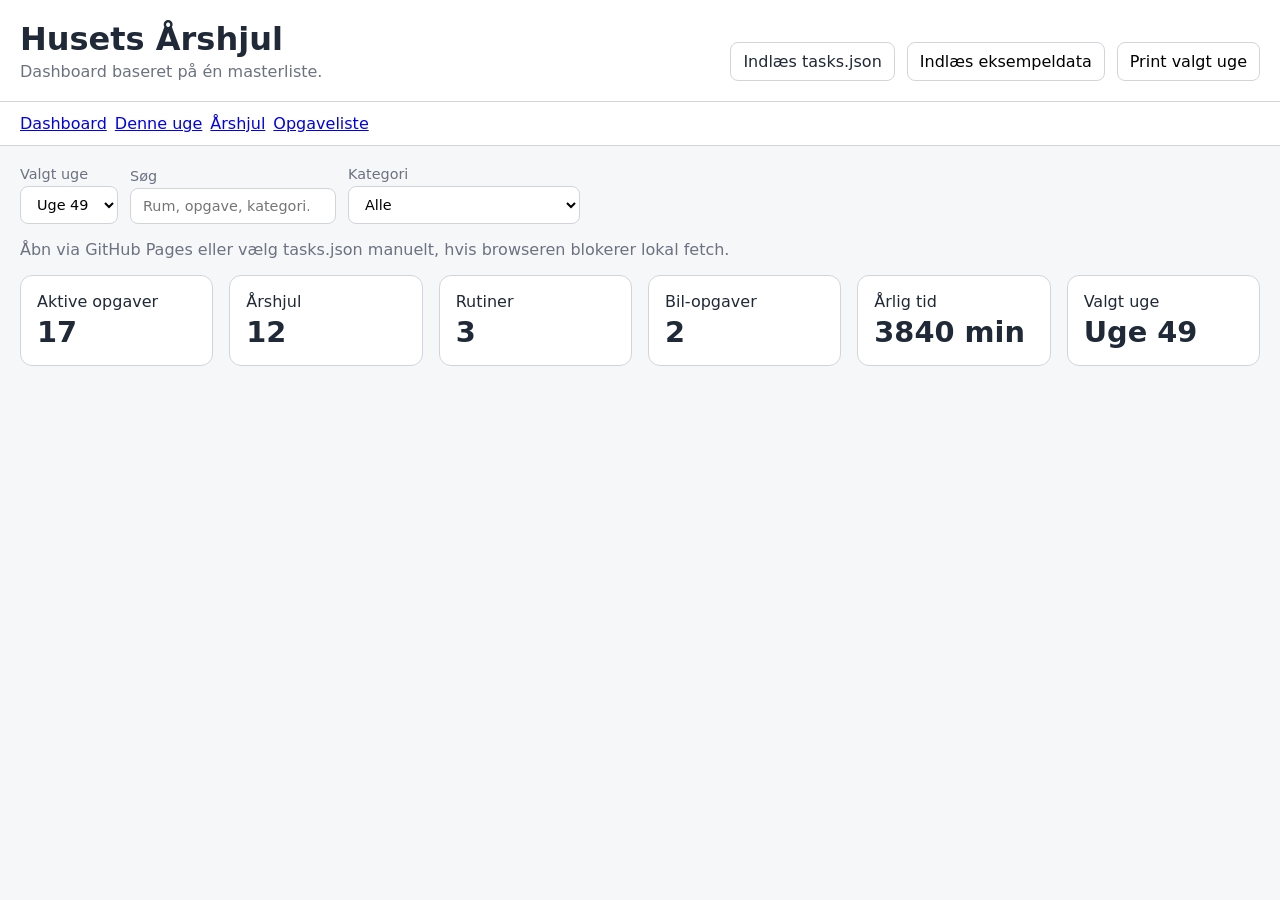
==== app/dashboard.html @ 16a5bca7 "Add dashboard page" ====
<!doctype html>
<html lang="da">
<head>
  <meta charset="utf-8">
  <meta name="viewport" content="width=device-width, initial-scale=1">
  <title>Dashboard · Husets Årshjul</title>
  <link rel="stylesheet" href="styles.css">
</head>
<body data-view="dashboard">
  <header class="app-header no-print">
    <div>
      <h1>Husets Årshjul</h1>
      <p>Dashboard baseret på én masterliste.</p>
    </div>
    <div class="actions">
      <label class="file-label">Indlæs tasks.json
        <input id="fileInput" type="file" accept="application/json,.json">
      </label>
      <button id="loadExampleBtn" type="button">Indlæs eksempeldata</button>
      <button id="printBtn" type="button">Print valgt uge</button>
    </div>
  </header>

  <nav class="tabs no-print" aria-label="Visninger">
    <a class="active" href="dashboard.html">Dashboard</a>
    <a href="currentWeek.html">Denne uge</a>
    <a href="yearWheel.html">Årshjul</a>
    <a href="taskList.html">Opgaveliste</a>
  </nav>

  <main>
    <section class="toolbar no-print">
      <label>Valgt uge
        <select id="weekSelect"></select>
      </label>
      <label>Søg
        <input id="searchInput" type="search" placeholder="Rum, opgave, kategori...">
      </label>
      <label>Kategori
        <select id="categoryFilter"><option value="">Alle</option></select>
      </label>
    </section>

    <section id="status" class="status no-print"></section>
    <section id="dashboard" class="view active-view"></section>
  </main>

  <script type="module" src="app.js"></script>
</body>
</html>
---- app/styles.css ----
:root {
  --bg: #f6f7f9;
  --panel: #ffffff;
  --text: #1f2937;
  --muted: #6b7280;
  --border: #d1d5db;
  --accent: #2563eb;
  --light: #fef3c7;
  --routine: #dcfce7;
  --car: #e0f2fe;
  --heavy: #fee2e2;
  --medium: #ffedd5;
  --low: #ecfccb;
}

/* Base */
* {
  box-sizing: border-box;
}

body {
  margin: 0;
  color: var(--text);
  background: var(--bg);
  font-family: system-ui, -apple-system, Segoe UI, sans-serif;
}

h1 {
  margin: 0 0 .25rem;
}

p {
  margin: 0;
  color: var(--muted);
}

button,
.file-label,
select,
input {
  border: 1px solid var(--border);
  border-radius: .5rem;
  padding: .55rem .75rem;
  background: var(--panel);
  font: inherit;
}

button,
.file-label {
  cursor: pointer;
}

button.active,
button:hover {
  border-color: var(--accent);
  color: var(--accent);
}

/* Layout */
.app-header {
  display: flex;
  justify-content: space-between;
  gap: 1rem;
  padding: 1.25rem;
  border-bottom: 1px solid var(--border);
  background: var(--panel);
}

.actions,
.toolbar {
  display: flex;
  flex-wrap: wrap;
  align-items: end;
  gap: .75rem;
}

.tabs {
  display: flex;
  flex-wrap: wrap;
  gap: .5rem;
  padding: .75rem 1.25rem;
  border-bottom: 1px solid var(--border);
  background: var(--panel);
}

main {
  padding: 1.25rem;
}

.toolbar {
  margin-bottom: 1rem;
}

.toolbar label {
  display: grid;
  gap: .25rem;
  color: var(--muted);
  font-size: .9rem;
}

.status {
  margin-bottom: 1rem;
  color: var(--muted);
}

.view {
  display: none;
}

.active-view {
  display: block;
}

/* Components */
.file-label input {
  display: none;
}

.grid {
  display: grid;
  grid-template-columns: repeat(auto-fit, minmax(190px, 1fr));
  gap: 1rem;
}

.card,
.week-card,
.panel {
  border: 1px solid var(--border);
  border-radius: .75rem;
  padding: 1rem;
  background: var(--panel);
}

.card strong {
  display: block;
  margin-top: .25rem;
  font-size: 1.8rem;
}

.badge {
  display: inline-block;
  border-radius: 999px;
  padding: .2rem .45rem;
  background: #eef2ff;
  font-size: .8rem;
}

.badge.low {
  background: var(--low);
}

.badge.medium {
  background: var(--medium);
}

.badge.heavy {
  background: var(--heavy);
}

.badge.car {
  background: var(--car);
}

.badge.routine {
  background: var(--routine);
}

/* Tables */
.table-wrap {
  overflow-x: auto;
  border: 1px solid var(--border);
  border-radius: .75rem;
  background: var(--panel);
}

table {
  width: 100%;
  border-collapse: collapse;
}

th,
td {
  padding: .65rem;
  border-bottom: 1px solid var(--border);
  text-align: left;
  vertical-align: top;
}

th {
  background: #f3f4f6;
  font-weight: 650;
}

/* Week wheel */
.week-grid {
  display: grid;
  grid-template-columns: repeat(auto-fit, minmax(230px, 1fr));
  gap: .75rem;
}

.week-card.light {
  background: var(--light);
}

.week-card h3 {
  margin: 0 0 .5rem;
}

ul.clean {
  margin: .5rem 0 0;
  padding-left: 1.1rem;
}

/* Print */
.print-title {
  display: none;
}

@media print {
  body {
    background: #fff;
  }

  .no-print,
  .tabs,
  .toolbar,
  #status,
  .app-header {
    display: none !important;
  }

  main {
    padding: 0;
  }

  .view {
    display: none !important;
  }

  #week {
    display: block !important;
  }

  .print-title {
    display: block;
  }

  .table-wrap,
  .panel {
    border: 0;
  }

  table {
    font-size: 11pt;
  }

  th,
  td {
    border: 1px solid #999;
    padding: .4rem;
  }
}
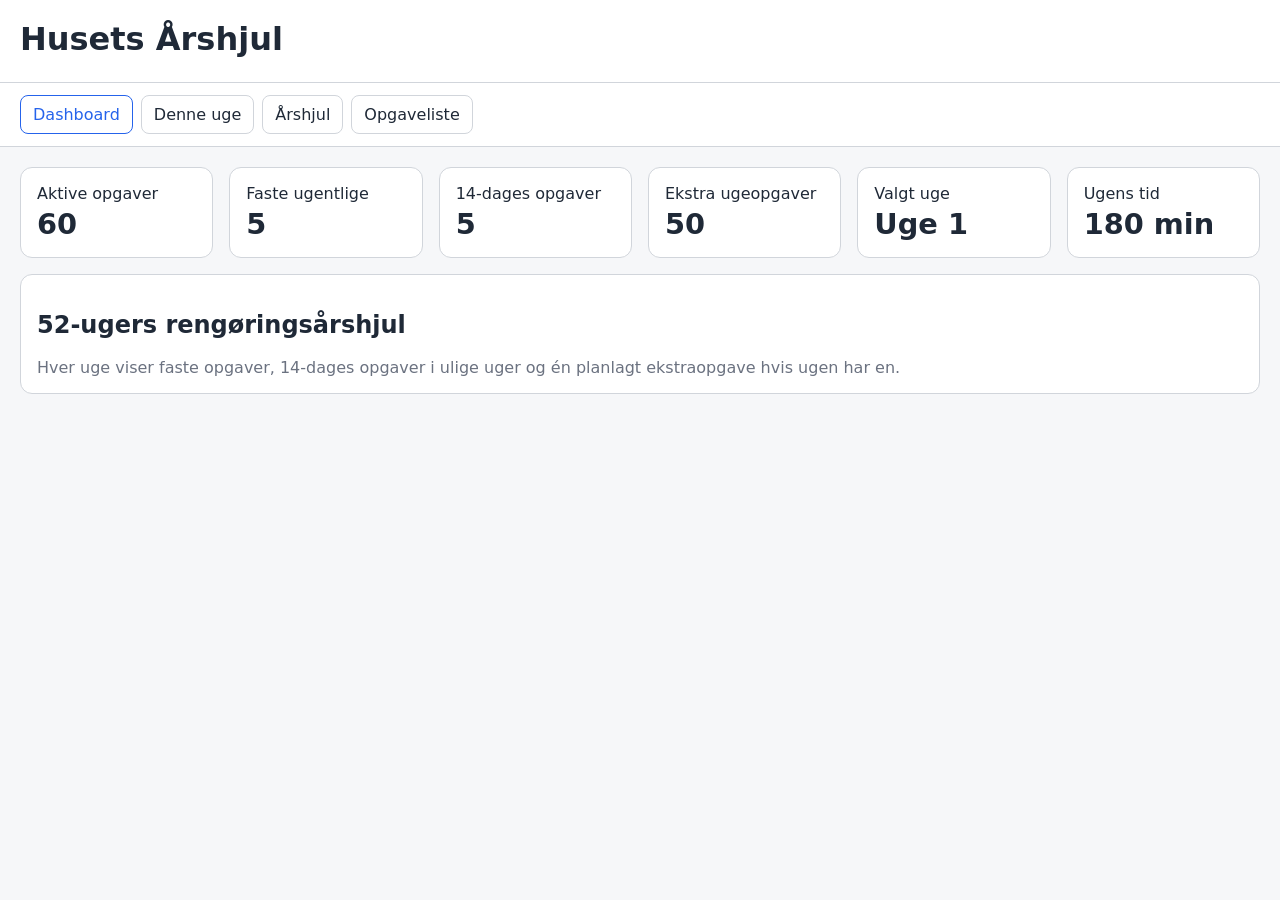
==== commit 91c38ea7: "Implement current week dashboard task list" ====
--- a/app/dashboard.html
+++ b/app/dashboard.html
@@ -10,14 +10,6 @@
   <header class="app-header no-print">
     <div>
       <h1>Husets Årshjul</h1>
-      <p>Dashboard baseret på én masterliste.</p>
-    </div>
-    <div class="actions">
-      <label class="file-label">Indlæs tasks.json
-        <input id="fileInput" type="file" accept="application/json,.json">
-      </label>
-      <button id="loadExampleBtn" type="button">Indlæs eksempeldata</button>
-      <button id="printBtn" type="button">Print valgt uge</button>
     </div>
   </header>
 
@@ -29,19 +21,6 @@
   </nav>
 
   <main>
-    <section class="toolbar no-print">
-      <label>Valgt uge
-        <select id="weekSelect"></select>
-      </label>
-      <label>Søg
-        <input id="searchInput" type="search" placeholder="Rum, opgave, kategori...">
-      </label>
-      <label>Kategori
-        <select id="categoryFilter"><option value="">Alle</option></select>
-      </label>
-    </section>
-
-    <section id="status" class="status no-print"></section>
     <section id="dashboard" class="view active-view"></section>
   </main>
 
--- a/app/styles.css
+++ b/app/styles.css
@@ -13,7 +13,6 @@
   --low: #ecfccb;
 }
 
-/* Base */
 * {
   box-sizing: border-box;
 }
@@ -36,27 +35,32 @@
 
 button,
 .file-label,
+.tabs a,
 select,
 input {
   border: 1px solid var(--border);
   border-radius: .5rem;
   padding: .55rem .75rem;
   background: var(--panel);
+  color: inherit;
   font: inherit;
+  text-decoration: none;
 }
 
 button,
-.file-label {
+.file-label,
+.tabs a {
   cursor: pointer;
 }
 
 button.active,
-button:hover {
+button:hover,
+.tabs a.active,
+.tabs a:hover {
   border-color: var(--accent);
   color: var(--accent);
 }
 
-/* Layout */
 .app-header {
   display: flex;
   justify-content: space-between;
@@ -111,7 +115,6 @@
   display: block;
 }
 
-/* Components */
 .file-label input {
   display: none;
 }
@@ -131,6 +134,10 @@
   background: var(--panel);
 }
 
+.intro-panel {
+  margin-top: 1rem;
+}
+
 .card strong {
   display: block;
   margin-top: .25rem;
@@ -165,7 +172,6 @@
   background: var(--routine);
 }
 
-/* Tables */
 .table-wrap {
   overflow-x: auto;
   border: 1px solid var(--border);
@@ -191,7 +197,6 @@
   font-weight: 650;
 }
 
-/* Week wheel */
 .week-grid {
   display: grid;
   grid-template-columns: repeat(auto-fit, minmax(230px, 1fr));
@@ -211,7 +216,6 @@
   padding-left: 1.1rem;
 }
 
-/* Print */
 .print-title {
   display: none;
 }
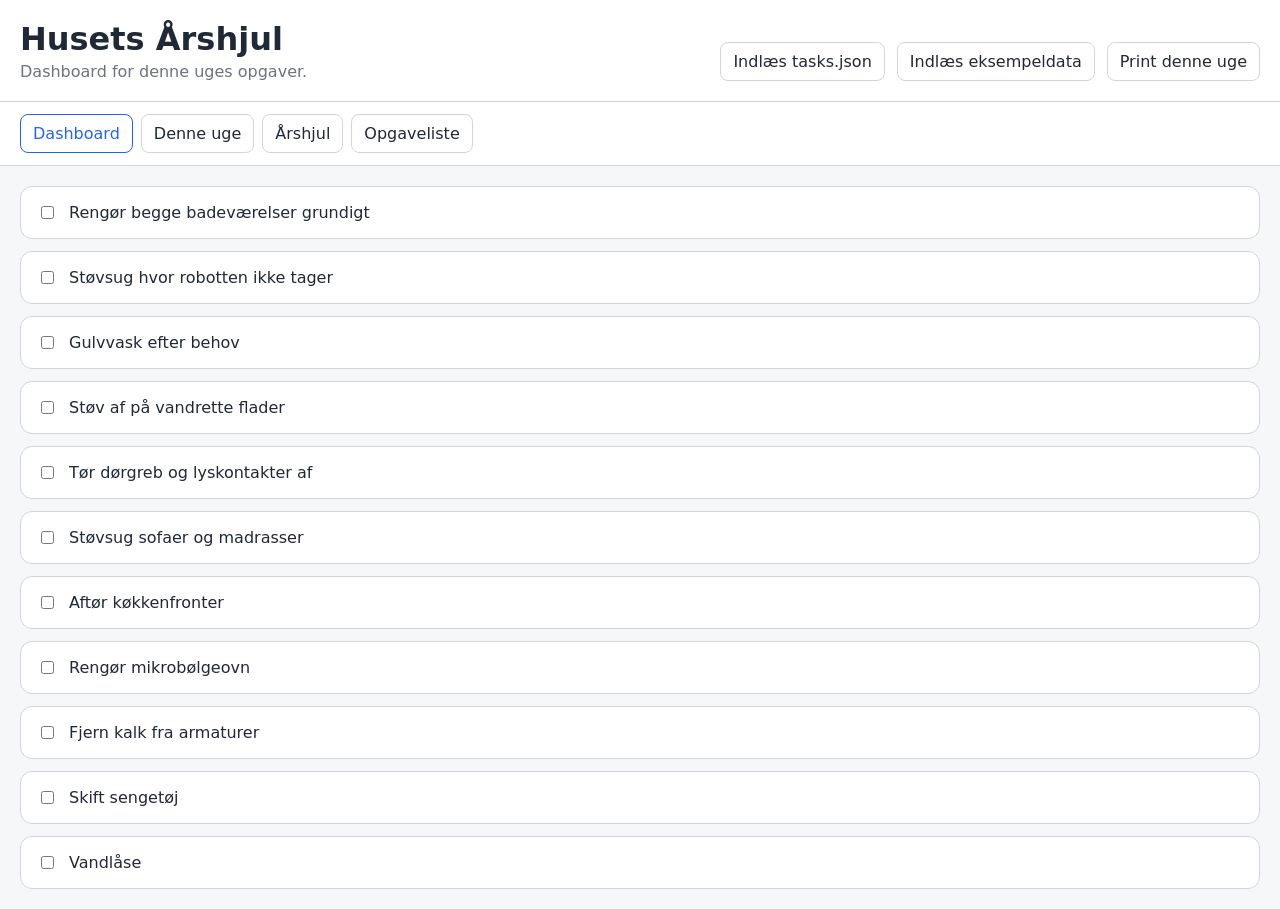
==== commit 6c54737e: "Implement spec 003 dashboard layout" ====
--- a/app/dashboard.html
+++ b/app/dashboard.html
@@ -10,6 +10,14 @@
   <header class="app-header no-print">
     <div>
       <h1>Husets Årshjul</h1>
+      <p>Dashboard for denne uges opgaver.</p>
+    </div>
+    <div class="actions">
+      <label class="file-label">Indlæs tasks.json
+        <input id="fileInput" type="file" accept="application/json,.json">
+      </label>
+      <button id="loadExampleBtn" type="button">Indlæs eksempeldata</button>
+      <button id="printBtn" type="button">Print denne uge</button>
     </div>
   </header>
 
--- a/app/styles.css
+++ b/app/styles.css
@@ -119,6 +119,31 @@
   display: none;
 }
 
+.dashboard-task-list {
+  display: grid;
+  gap: .75rem;
+  margin: 0;
+  padding: 0;
+  list-style: none;
+}
+
+.dashboard-task-list li {
+  border: 1px solid var(--border);
+  border-radius: .75rem;
+  background: var(--panel);
+}
+
+.dashboard-task-list label {
+  display: flex;
+  align-items: center;
+  gap: .75rem;
+  padding: 1rem;
+}
+
+.dashboard-task-list input {
+  flex: 0 0 auto;
+}
+
 .grid {
   display: grid;
   grid-template-columns: repeat(auto-fit, minmax(190px, 1fr));
